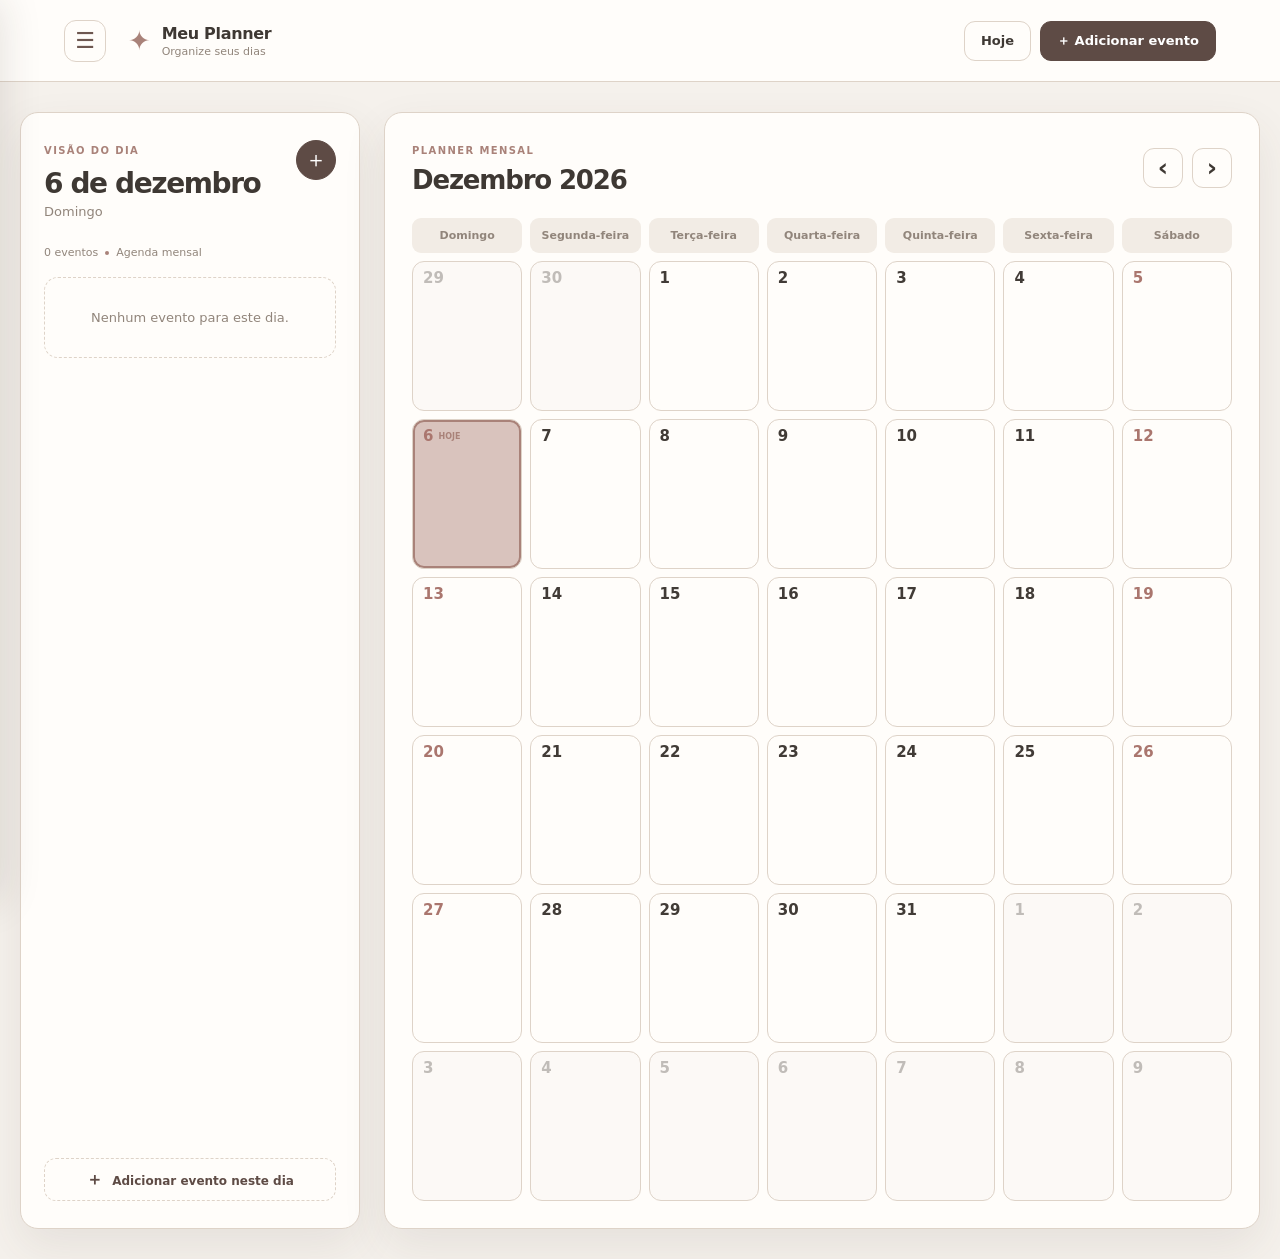
==== PAGES/calendario.html @ 0472541d ". ." ====
<!DOCTYPE html>
<html lang="pt-BR">
<head>
  <meta charset="UTF-8">
  <meta name="viewport" content="width=device-width, initial-scale=1.0">
  <title>Planner Mensal</title>
  <link rel="stylesheet" href="../CSS/calendario.css">
</head>
<body>
  <div class="app-shell">
    <header class="topbar">
      <button class="icon-button" id="menuButton" aria-label="Abrir menu">☰</button>

      <div class="brand">
        <span class="brand-mark">✦</span>
        <div>
          <strong>Meu Planner</strong>
          <small>Organize seus dias</small>
        </div>
      </div>

      <div class="header-actions">
        <button class="secondary-button" id="todayButton">Hoje</button>
        <button class="primary-button" id="headerAddButton">＋ <span>Adicionar evento</span></button>
      </div>
    </header>

    <aside class="side-menu" id="sideMenu">
      <div class="side-menu-header">
        <div>
          <strong>Menu</strong>
          <small>Navegação rápida</small>
        </div>
        <button class="icon-button small" id="closeMenuButton">×</button>
      </div>

      <nav>
        <button class="menu-item active" data-menu-action="calendar">▦ <span>Calendário</span></button>
        <button class="menu-item" data-menu-action="events">◉ <span>Eventos</span></button>
        <button class="menu-item" data-menu-action="customize">✦ <span>Personalizar</span></button>
        <button class="menu-item" data-menu-action="themes">◐ <span>Temas</span></button>
        <button class="menu-item" data-menu-action="future">☷ <span>Configurações futuras</span></button>
      </nav>
    </aside>

    <div class="menu-overlay" id="menuOverlay"></div>

    <main class="planner-layout">
      <section class="events-panel">
        <div class="panel-heading">
          <div>
            <span class="eyebrow">VISÃO DO DIA</span>
            <h1 id="selectedDateTitle">22 Setembro</h1>
            <p id="selectedWeekday">Terça-feira</p>
          </div>

          <button class="round-add-button" id="panelAddButton" title="Adicionar evento">＋</button>
        </div>

        <div class="event-summary">
          <span id="eventCount">0 eventos</span>
          <span class="summary-dot"></span>
          <span>Agenda mensal</span>
        </div>

        <div class="event-list" id="eventList"></div>

        <button class="wide-add-button" id="wideAddButton">
          <span>＋</span> Adicionar evento neste dia
        </button>
      </section>

      <section class="calendar-panel">
        <div class="calendar-toolbar">
          <div>
            <span class="eyebrow">PLANNER MENSAL</span>
            <h2 id="currentMonthLabel">Setembro 2026</h2>
          </div>

          <div class="calendar-actions">
            <button class="secondary-button" id="previousMonthButton" title="Mês anterior">‹</button>
            <button class="secondary-button" id="nextMonthButton" title="Próximo mês">›</button>
          </div>
        </div>

        <div class="weekdays" id="weekdays">
          <span>Domingo</span>
          <span>Segunda-feira</span>
          <span>Terça-feira</span>
          <span>Quarta-feira</span>
          <span>Quinta-feira</span>
          <span>Sexta-feira</span>
          <span>Sábado</span>
        </div>

        <div class="calendar-grid" id="calendarGrid"></div>
      </section>
    </main>
  </div>

  <div class="modal-backdrop" id="eventModalBackdrop">
    <section class="modal event-modal" role="dialog" aria-modal="true">
      <div class="modal-header">
        <div>
          <span class="eyebrow">PLANNER</span>
          <h2 id="eventModalTitle">Novo evento</h2>
        </div>
        <button class="icon-button small" data-close-modal="eventModalBackdrop">×</button>
      </div>

      <form id="eventForm">
        <input type="hidden" id="eventId">

        <div class="form-grid">
          <label class="field field-wide">
            <span>Nome do evento</span>
            <input type="text" id="eventName" placeholder="Ex.: Estudar Engenharia de Software" required>
          </label>

          <label class="field">
            <span>Data inicial</span>
            <input type="date" id="eventStart" required>
          </label>

          <label class="field">
            <span>Data final</span>
            <input type="date" id="eventEnd" required>
          </label>

          <div class="field color-field">
            <span>Cor da tag</span>
            <div class="color-controls">
              <input type="color" id="eventColorPicker">
              <input type="text" id="eventColorHex" maxlength="7" placeholder="#A855F7">
            </div>
            <small class="validation-message" id="eventColorError"></small>
          </div>

          <div class="field color-field">
            <span>Cor do texto</span>
            <div class="color-controls">
              <input type="color" id="eventTextColorPicker">
              <input type="text" id="eventTextColorHex" maxlength="7" placeholder="#FFFFFF">
            </div>
            <small class="validation-message" id="eventTextColorError"></small>
          </div>
        </div>

           <label class="field">
            <span>Ícone</span>
            <input type="text" id="eventIcon" value="✦" maxlength="4" placeholder="📚">
          </label>

        <div class="modal-actions">
          <button type="button" class="danger-button hidden" id="deleteEventButton">Excluir</button>
          <span class="actions-spacer"></span>
          <button type="button" class="secondary-button" data-close-modal="eventModalBackdrop">Cancelar</button>
          <button type="submit" class="primary-button">Salvar</button>
        </div>
      </form>
    </section>
  </div>

  <div class="modal-backdrop" id="customizeModalBackdrop">
    <section class="modal customization-modal" role="dialog" aria-modal="true">
      <div class="modal-header">
        <div>
          <span class="eyebrow">APARÊNCIA</span>
          <h2>Personalizar planner</h2>
        </div>
        <button class="icon-button small" data-close-modal="customizeModalBackdrop">×</button>
      </div>

      <div class="customization-content">
        <div class="customization-section">
          <h3>Cores</h3>
          <div class="customization-grid" id="colorSettings"></div>
        </div>

        <div class="customization-section">
          <h3>Dimensões e tipografia</h3>
          <div class="range-grid">
            <label class="field">
              <span>Arredondamento</span>
              <div class="range-value"><input type="range" id="radiusRange" min="0" max="32"><output id="radiusOutput"></output></div>
            </label>

            <label class="field">
              <span>Espessura das bordas</span>
              <div class="range-value"><input type="range" id="borderRange" min="0" max="4" step="1"><output id="borderOutput"></output></div>
            </label>

            <label class="field">
              <span>Espaçamento das células</span>
              <div class="range-value"><input type="range" id="gapRange" min="2" max="16"><output id="gapOutput"></output></div>
            </label>

            <label class="field">
              <span>Tamanho dos textos</span>
              <div class="range-value"><input type="range" id="fontRange" min="12" max="18"><output id="fontOutput"></output></div>
            </label>
          </div>
        </div>

        <div class="customization-section">
          <h3>Temas personalizados</h3>
          <div class="theme-save-row">
            <input type="text" id="themeName" placeholder="Nome do tema">
            <button class="primary-button" id="saveThemeButton">Salvar tema</button>
          </div>
          <div class="themes-list" id="themesList"></div>
        </div>
      </div>

      <div class="modal-actions">
        <button class="secondary-button" id="restoreDefaultButton">Restaurar padrão</button>
        <span class="actions-spacer"></span>
        <button class="primary-button" data-close-modal="customizeModalBackdrop">Concluir</button>
      </div>
    </section>
  </div>

  <script src="../JS/calendario.js"></script>
</body>
</html>
---- CSS/calendario.css ----
:root {
  --page-bg: #f5f1ec;
  --calendar-bg: #fffdfa;
  --cell-bg: #fffdfa;
  --header-bg: #fffdfa;
  --weekday-bg: #f2ece5;
  --number-color: #413b36;
  --weekend-color: #aa766e;
  --today-bg: #ead5cf;
  --selected-bg: #d9c3bd;
  --border-color: #ded3c8;
  --primary-text: #3e3833;
  --secondary-text: #91857b;
  --button-bg: #5e4b45;
  --button-text: #ffffff;
  --accent-color: #a98279;
  --icon-color: #6d5750;

  --radius: 18px;
  --border-width: 1px;
  --cell-gap: 8px;
  --base-font-size: 15px;
  --day-number-size: 15px;
  --event-size: 12px;
  --shadow: 0 18px 45px rgba(83, 62, 50, .09);
}

* {
  box-sizing: border-box;
}

body {
  margin: 0;
  min-width: 320px;
  color: var(--primary-text);
  background: var(--page-bg);
  font-family: Inter, ui-sans-serif, system-ui, -apple-system, BlinkMacSystemFont, "Segoe UI", sans-serif;
  font-size: var(--base-font-size);
}

button,
input {
  font: inherit;
}

button {
  cursor: pointer;
}

button:focus-visible,
input:focus-visible {
  outline: 3px solid color-mix(in srgb, var(--accent-color) 45%, transparent);
  outline-offset: 2px;
}

.app-shell {
  min-height: 100vh;
}

.topbar {
  height: 82px;
  display: flex;
  align-items: center;
  gap: 22px;
  padding: 0 clamp(20px, 5vw, 72px);
  background: var(--header-bg);
  border-bottom: var(--border-width) solid var(--border-color);
}

.brand {
  display: flex;
  align-items: center;
  gap: 11px;
  flex: 1;
}

.brand-mark {
  color: var(--accent-color);
  font-size: 27px;
}

.brand strong,
.brand small {
  display: block;
}

.brand strong {
  font-size: 16px;
  letter-spacing: -.02em;
}

.brand small {
  margin-top: 2px;
  color: var(--secondary-text);
  font-size: 11px;
}

.icon-button,
.secondary-button,
.primary-button,
.danger-button,
.round-add-button,
.wide-add-button {
  border: var(--border-width) solid var(--border-color);
  transition: .2s ease;
}

.icon-button {
  width: 42px;
  height: 42px;
  display: grid;
  place-items: center;
  border-radius: 12px;
  color: var(--icon-color);
  background: transparent;
  font-size: 22px;
}

.icon-button:hover,
.secondary-button:hover {
  background: var(--weekday-bg);
  transform: translateY(-1px);
}

.icon-button.small {
  width: 32px;
  height: 32px;
  border: 0;
  font-size: 22px;
}

.header-actions,
.calendar-actions,
.modal-actions,
.theme-save-row,
.color-controls,
.range-value {
  display: flex;
  align-items: center;
  gap: 9px;
}

.secondary-button,
.primary-button,
.danger-button {
  min-height: 40px;
  padding: 0 16px;
  border-radius: 11px;
  font-weight: 700;
  font-size: 13px;
}

.secondary-button {
  color: var(--primary-text);
  background: var(--header-bg);
}

.primary-button {
  color: var(--button-text);
  background: var(--button-bg);
  border-color: var(--button-bg);
}

.primary-button:hover {
  filter: brightness(1.08);
  transform: translateY(-1px);
}

.danger-button {
  color: #a94848;
  background: #fff2f0;
  border-color: #efc9c4;
}

.hidden {
  display: none !important;
}

.planner-layout {
  width: min(1440px, calc(100% - 40px));
  min-height: calc(100vh - 82px);
  display: grid;
  grid-template-columns: minmax(280px, 340px) minmax(0, 1fr);
  gap: 24px;
  margin: 0 auto;
  padding: 30px 0;
}

.events-panel,
.calendar-panel {
  background: var(--calendar-bg);
  border: var(--border-width) solid var(--border-color);
  border-radius: var(--radius);
  box-shadow: var(--shadow);
}

.events-panel {
  display: flex;
  flex-direction: column;
  min-width: 0;
  padding: 27px 23px;
}

.panel-heading,
.calendar-toolbar,
.modal-header,
.side-menu-header {
  display: flex;
  justify-content: space-between;
  align-items: flex-start;
  gap: 16px;
}

.eyebrow {
  color: var(--accent-color);
  font-size: 10px;
  font-weight: 800;
  letter-spacing: .14em;
}

h1,
h2,
h3,
p {
  margin: 0;
}

.panel-heading h1 {
  margin-top: 9px;
  font-size: 28px;
  letter-spacing: -.05em;
}

.panel-heading p {
  margin-top: 4px;
  color: var(--secondary-text);
  font-size: 13px;
}

.round-add-button {
  width: 40px;
  height: 40px;
  flex: 0 0 auto;
  border-radius: 50%;
  color: var(--button-text);
  background: var(--button-bg);
  border-color: var(--button-bg);
  font-size: 22px;
}

.round-add-button:hover {
  transform: rotate(90deg);
}

.event-summary {
  display: flex;
  align-items: center;
  gap: 7px;
  margin: 27px 0 18px;
  color: var(--secondary-text);
  font-size: 11px;
}

.summary-dot {
  width: 4px;
  height: 4px;
  border-radius: 50%;
  background: var(--accent-color);
}

.event-list {
  display: grid;
  gap: 11px;
  overflow: auto;
}

.empty-state {
  padding: 32px 14px;
  color: var(--secondary-text);
  text-align: center;
  font-size: 13px;
  border: 1px dashed var(--border-color);
  border-radius: 14px;
}

.event-card {
  position: relative;
  display: grid;
  grid-template-columns: 36px 1fr auto;
  align-items: center;
  gap: 10px;
  min-height: 70px;
  padding: 12px;
  overflow: hidden;
  color: var(--primary-text);
  background: var(--cell-bg);
  border: var(--border-width) solid var(--border-color);
  border-radius: 14px;
  text-align: left;
  transition: .2s ease;
}

.event-card:hover {
  border-color: var(--accent-color);
  transform: translateY(-2px);
}

.event-card::before {
  content: "";
  position: absolute;
  inset: 0 auto 0 0;
  width: 4px;
  background: var(--event-color);
}

.event-icon {
  width: 34px;
  height: 34px;
  display: grid;
  place-items: center;
  border-radius: 10px;
  color: var(--event-text-color);
  background: var(--event-color);
  font-size: 17px;
}

.event-card strong,
.event-card small {
  display: block;
}

.event-card strong {
  overflow: hidden;
  font-size: 13px;
  text-overflow: ellipsis;
  white-space: nowrap;
}

.event-card small {
  margin-top: 5px;
  color: var(--secondary-text);
  font-size: 10px;
}

.event-card-menu {
  color: var(--secondary-text);
  font-size: 18px;
}

.wide-add-button {
  width: 100%;
  min-height: 43px;
  margin-top: auto;
  padding: 0 14px;
  border-radius: 12px;
  color: var(--button-bg);
  background: transparent;
  border-style: dashed;
  font-size: 12px;
  font-weight: 800;
}

.wide-add-button:hover {
  background: var(--weekday-bg);
}

.wide-add-button span {
  margin-right: 5px;
  font-size: 17px;
}

.calendar-panel {
  min-width: 0;
  padding: 27px;
}

.calendar-toolbar {
  align-items: center;
  margin-bottom: 23px;
}

.calendar-toolbar h2 {
  margin-top: 7px;
  font-size: 26px;
  letter-spacing: -.045em;
}

.calendar-actions .secondary-button {
  width: 40px;
  padding: 0;
  font-size: 25px;
}

.weekdays,
.days-row,
.event-layer {
  display: grid;
  grid-template-columns: repeat(7, minmax(0, 1fr));
}

.weekdays {
  gap: var(--cell-gap);
  margin-bottom: var(--cell-gap);
}

.weekdays span {
  padding: 11px 7px;
  color: var(--secondary-text);
  background: var(--weekday-bg);
  border-radius: 9px;
  font-size: 11px;
  font-weight: 800;
  text-align: center;
}

.calendar-grid {
  display: grid;
  gap: var(--cell-gap);
}

.calendar-week {
  position: relative;
  min-width: 0;
}

.days-row {
  gap: var(--cell-gap);
}

.day-cell {
  position: relative;
  min-width: 0;
  min-height: 150px;
  padding: 34px 7px 7px;
  overflow: hidden;
  color: var(--number-color);
  background: var(--cell-bg);
  border: var(--border-width) solid var(--border-color);
  border-radius: 12px;
  text-align: left;
  transition: .2s ease;
}

.day-cell:hover {
  border-color: var(--accent-color);
  transform: translateY(-1px);
}

.day-cell.other-month {
  color: color-mix(in srgb, var(--number-color) 32%, transparent);
  background: color-mix(in srgb, var(--cell-bg) 70%, var(--page-bg));
}

.day-cell.weekend:not(.other-month) {
  color: var(--weekend-color);
}

.day-cell.today {
  background: var(--today-bg);
}

.day-cell.selected {
  box-shadow: inset 0 0 0 2px var(--accent-color);
  background: var(--selected-bg);
}

.day-number {
  position: absolute;
  z-index: 4;
  top: 9px;
  left: 10px;
  font-size: var(--day-number-size);
  font-weight: 800;
  line-height: 1;
}

.today .day-number::after {
  content: "hoje";
  display: inline-block;
  margin-left: 5px;
  color: var(--accent-color);
  font-size: 8px;
  text-transform: uppercase;
  vertical-align: middle;
}

.event-layer {
  position: absolute;
  z-index: 2;
  top: 34px;
  right: 5px;
  bottom: 5px;
  left: 5px;
  display: flex;
  flex-direction: column;
  gap: 4px;
  min-height: 0 !important;
  overflow: hidden;
  pointer-events: none;
}

.event-bar {
  width: 100%;
  min-width: 0;
  height: 22px;
  min-height: 22px;
  display: flex;
  align-items: center;
  gap: 4px;
  padding: 0 7px;
  overflow: hidden;
  color: var(--event-text-color);
  background: var(--event-color);
  border: 0;
  border-radius: 6px;
  font-size: var(--event-size);
  font-weight: 800;
  line-height: 1;
  white-space: nowrap;
  text-overflow: ellipsis;
  pointer-events: auto;
  cursor: pointer;
}

.event-bar .bar-icon {
  flex: 0 0 auto;
}

.event-bar .bar-name {
  min-width: 0;
  overflow: hidden;
  text-overflow: ellipsis;
  white-space: nowrap;
}

.side-menu {
  position: fixed;
  z-index: 30;
  top: 0;
  bottom: 0;
  left: 0;
  width: min(310px, 88vw);
  padding: 28px 21px;
  background: var(--calendar-bg);
  box-shadow: 15px 0 40px rgba(50, 35, 25, .14);
  transform: translateX(-105%);
  transition: transform .28s ease;
}

.side-menu.open {
  transform: translateX(0);
}

.side-menu-header {
  align-items: center;
  padding-bottom: 27px;
  border-bottom: var(--border-width) solid var(--border-color);
}

.side-menu-header strong,
.side-menu-header small {
  display: block;
}

.side-menu-header strong {
  font-size: 20px;
}

.side-menu-header small {
  margin-top: 4px;
  color: var(--secondary-text);
  font-size: 11px;
}

.side-menu nav {
  display: grid;
  gap: 6px;
  margin-top: 24px;
}

.menu-item {
  display: flex;
  align-items: center;
  gap: 13px;
  min-height: 48px;
  padding: 0 14px;
  border: 0;
  border-radius: 11px;
  color: var(--secondary-text);
  background: transparent;
  text-align: left;
  font-weight: 700;
}

.menu-item:hover,
.menu-item.active {
  color: var(--button-bg);
  background: var(--weekday-bg);
}

.menu-overlay {
  position: fixed;
  z-index: 20;
  inset: 0;
  display: none;
  background: rgba(45, 35, 29, .25);
}

.menu-overlay.visible {
  display: block;
}

.modal-backdrop {
  position: fixed;
  z-index: 50;
  inset: 0;
  display: none;
  place-items: center;
  padding: 18px;
  background: rgba(45, 35, 29, .38);
}

.modal-backdrop.open {
  display: grid;
}

.modal {
  width: min(590px, 100%);
  max-height: calc(100vh - 36px);
  overflow: auto;
  padding: 26px;
  background: var(--calendar-bg);
  border: var(--border-width) solid var(--border-color);
  border-radius: var(--radius);
  box-shadow: 0 25px 70px rgba(40, 25, 18, .2);
}

.modal-header {
  align-items: center;
  margin-bottom: 25px;
}

.modal-header h2 {
  margin-top: 7px;
  font-size: 23px;
}

.form-grid,
.customization-grid,
.range-grid {
  display: grid;
  grid-template-columns: repeat(2, minmax(0, 1fr));
  gap: 17px;
}

.field {
  display: grid;
  gap: 7px;
  min-width: 0;
  color: var(--secondary-text);
  font-size: 11px;
  font-weight: 800;
}

.field-wide {
  grid-column: 1 / -1;
}

.field input,
.theme-save-row input {
  width: 100%;
  min-height: 42px;
  padding: 0 12px;
  color: var(--primary-text);
  background: var(--cell-bg);
  border: var(--border-width) solid var(--border-color);
  border-radius: 10px;
}

.color-controls input[type="color"] {
  width: 43px;
  height: 42px;
  padding: 3px;
  border: var(--border-width) solid var(--border-color);
  border-radius: 10px;
  background: var(--cell-bg);
}

.color-controls input[type="text"] {
  min-width: 0;
  flex: 1;
}

.validation-message {
  min-height: 13px;
  color: #ba4a4a;
  font-size: 10px;
}

.modal-actions {
  margin-top: 27px;
}

.actions-spacer {
  flex: 1;
}

.customization-modal {
  width: min(780px, 100%);
}

.customization-content {
  display: grid;
  gap: 25px;
}

.customization-section {
  padding-bottom: 23px;
  border-bottom: var(--border-width) solid var(--border-color);
}

.customization-section:last-child {
  border-bottom: 0;
}

.customization-section h3 {
  margin-bottom: 15px;
  font-size: 14px;
}

.customization-grid {
  grid-template-columns: repeat(3, minmax(0, 1fr));
}

.custom-color {
  display: grid;
  grid-template-columns: 34px 1fr;
  align-items: center;
  gap: 8px;
}

.custom-color input[type="color"] {
  width: 34px;
  height: 34px;
  padding: 2px;
  border: var(--border-width) solid var(--border-color);
  border-radius: 8px;
}

.custom-color input[type="text"] {
  min-width: 0;
  height: 34px;
  padding: 0 7px;
  border: var(--border-width) solid var(--border-color);
  border-radius: 8px;
  color: var(--primary-text);
  background: var(--cell-bg);
  font-size: 11px;
}

.custom-color label {
  grid-column: 1 / -1;
  color: var(--secondary-text);
  font-size: 10px;
  font-weight: 800;
}

.range-grid {
  grid-template-columns: repeat(2, minmax(0, 1fr));
}

.range-value input {
  flex: 1;
  accent-color: var(--accent-color);
}

.range-value output {
  min-width: 38px;
  color: var(--primary-text);
  font-size: 11px;
  text-align: right;
}

.theme-save-row input {
  flex: 1;
}

.themes-list {
  display: grid;
  gap: 8px;
  margin-top: 14px;
}

.theme-row {
  display: flex;
  align-items: center;
  gap: 9px;
  min-height: 50px;
  padding: 7px 9px 7px 13px;
  border: var(--border-width) solid var(--border-color);
  border-radius: 11px;
}

.theme-row strong {
  flex: 1;
  font-size: 12px;
}

.theme-row button {
  min-height: 31px;
  padding: 0 9px;
  border: 0;
  border-radius: 7px;
  color: var(--button-bg);
  background: var(--weekday-bg);
  font-size: 10px;
  font-weight: 800;
}

.theme-row button.delete-theme {
  color: #a94848;
  background: #fff2f0;
}


.more-events-button {
  width: 100%;
  height: 22px;
  min-height: 22px;
  flex: 0 0 auto;
  display: flex;
  align-items: center;
  justify-content: center;
  gap: 5px;
  padding: 0 7px;
  overflow: hidden;
  border: 1px dashed var(--accent-color);
  border-radius: 6px;
  color: var(--accent-color);
  background: color-mix(in srgb, var(--accent-color) 9%, transparent);
  font-size: 11px;
  font-weight: 800;
  pointer-events: auto;
  cursor: pointer;
}

.more-events-icon {
  font-size: 16px;
  font-weight: 400;
  line-height: 1;
}

.more-events-label {
  overflow: hidden;
  text-overflow: ellipsis;
  white-space: nowrap;
}

.more-events-button:hover {
  color: var(--button-text);
  background: var(--accent-color);
  border-color: var(--accent-color);
}
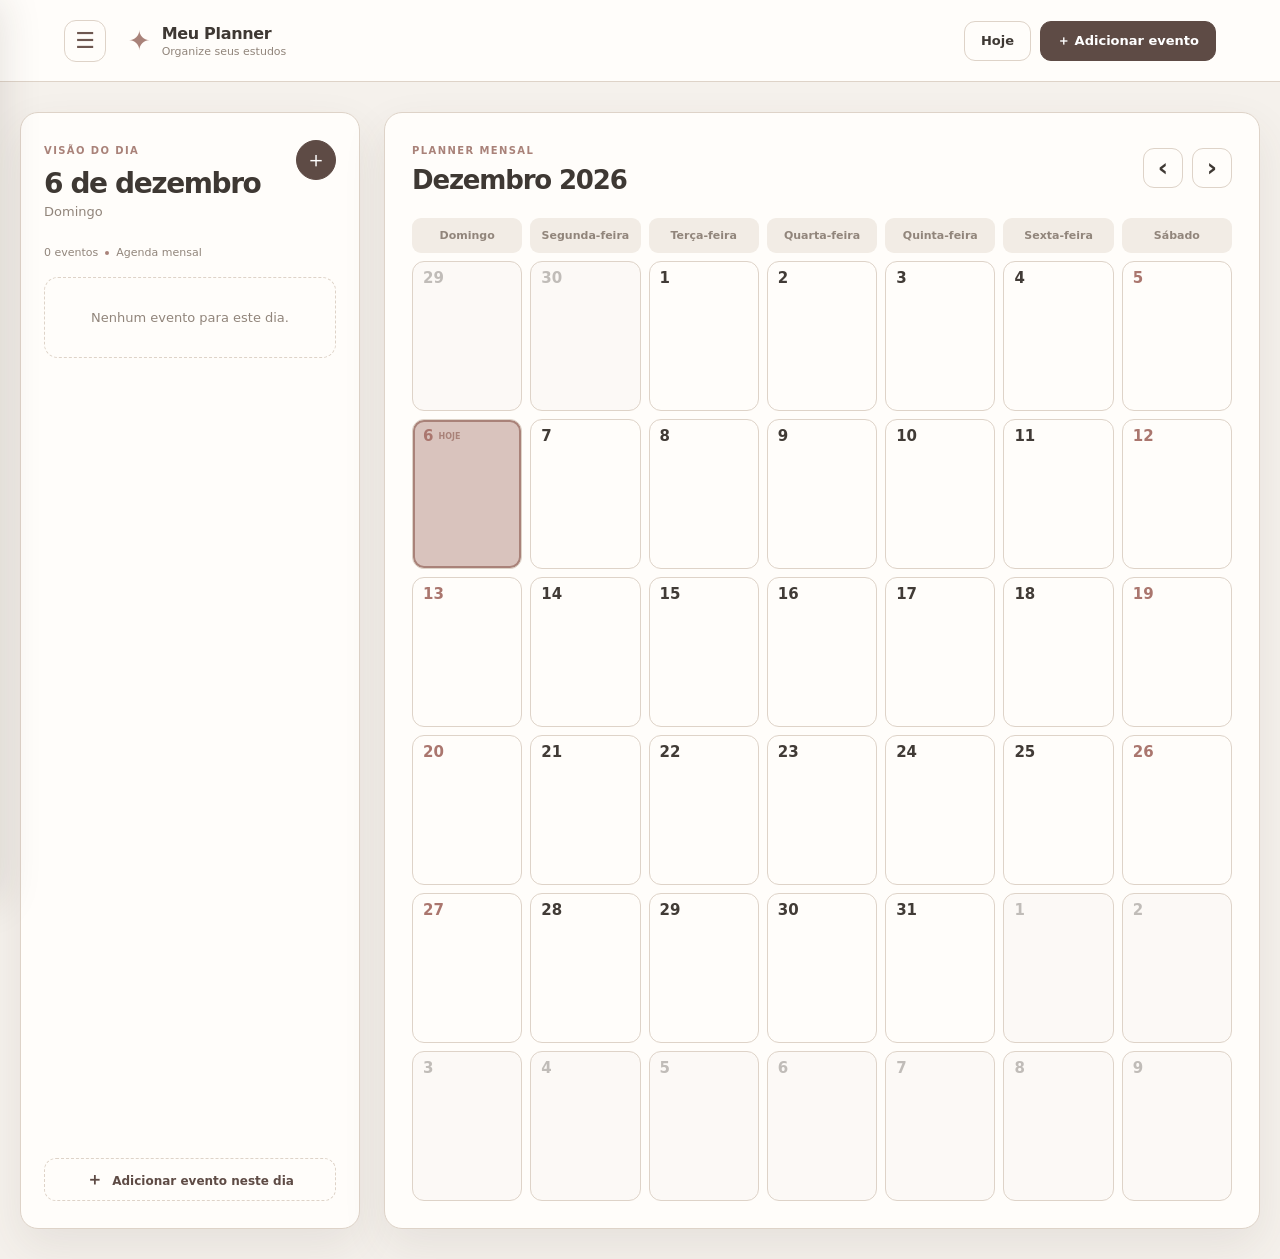
==== commit 0747e0f7: "Ajustado pagina inicial Ajustado pagina inicial" ====
--- a/PAGES/calendario.html
+++ b/PAGES/calendario.html
@@ -1,225 +1,246 @@
 <!DOCTYPE html>
 <html lang="pt-BR">
+
 <head>
-  <meta charset="UTF-8">
-  <meta name="viewport" content="width=device-width, initial-scale=1.0">
-  <title>Planner Mensal</title>
-  <link rel="stylesheet" href="../CSS/calendario.css">
+    <meta charset="UTF-8">
+    <meta name="viewport" content="width=device-width, initial-scale=1.0">
+    <title>Planner Mensal</title>
+    <link rel="stylesheet" href="../CSS/calendario.css">
 </head>
+
 <body>
-  <div class="app-shell">
-    <header class="topbar">
-      <button class="icon-button" id="menuButton" aria-label="Abrir menu">☰</button>
-
-      <div class="brand">
-        <span class="brand-mark">✦</span>
-        <div>
-          <strong>Meu Planner</strong>
-          <small>Organize seus dias</small>
-        </div>
-      </div>
-
-      <div class="header-actions">
-        <button class="secondary-button" id="todayButton">Hoje</button>
-        <button class="primary-button" id="headerAddButton">＋ <span>Adicionar evento</span></button>
-      </div>
-    </header>
-
-    <aside class="side-menu" id="sideMenu">
-      <div class="side-menu-header">
-        <div>
-          <strong>Menu</strong>
-          <small>Navegação rápida</small>
-        </div>
-        <button class="icon-button small" id="closeMenuButton">×</button>
-      </div>
-
-      <nav>
-        <button class="menu-item active" data-menu-action="calendar">▦ <span>Calendário</span></button>
-        <button class="menu-item" data-menu-action="events">◉ <span>Eventos</span></button>
-        <button class="menu-item" data-menu-action="customize">✦ <span>Personalizar</span></button>
-        <button class="menu-item" data-menu-action="themes">◐ <span>Temas</span></button>
-        <button class="menu-item" data-menu-action="future">☷ <span>Configurações futuras</span></button>
-      </nav>
-    </aside>
-
-    <div class="menu-overlay" id="menuOverlay"></div>
-
-    <main class="planner-layout">
-      <section class="events-panel">
-        <div class="panel-heading">
-          <div>
-            <span class="eyebrow">VISÃO DO DIA</span>
-            <h1 id="selectedDateTitle">22 Setembro</h1>
-            <p id="selectedWeekday">Terça-feira</p>
-          </div>
-
-          <button class="round-add-button" id="panelAddButton" title="Adicionar evento">＋</button>
-        </div>
-
-        <div class="event-summary">
-          <span id="eventCount">0 eventos</span>
-          <span class="summary-dot"></span>
-          <span>Agenda mensal</span>
-        </div>
-
-        <div class="event-list" id="eventList"></div>
-
-        <button class="wide-add-button" id="wideAddButton">
-          <span>＋</span> Adicionar evento neste dia
-        </button>
-      </section>
-
-      <section class="calendar-panel">
-        <div class="calendar-toolbar">
-          <div>
-            <span class="eyebrow">PLANNER MENSAL</span>
-            <h2 id="currentMonthLabel">Setembro 2026</h2>
-          </div>
-
-          <div class="calendar-actions">
-            <button class="secondary-button" id="previousMonthButton" title="Mês anterior">‹</button>
-            <button class="secondary-button" id="nextMonthButton" title="Próximo mês">›</button>
-          </div>
-        </div>
-
-        <div class="weekdays" id="weekdays">
-          <span>Domingo</span>
-          <span>Segunda-feira</span>
-          <span>Terça-feira</span>
-          <span>Quarta-feira</span>
-          <span>Quinta-feira</span>
-          <span>Sexta-feira</span>
-          <span>Sábado</span>
-        </div>
-
-        <div class="calendar-grid" id="calendarGrid"></div>
-      </section>
-    </main>
-  </div>
-
-  <div class="modal-backdrop" id="eventModalBackdrop">
-    <section class="modal event-modal" role="dialog" aria-modal="true">
-      <div class="modal-header">
-        <div>
-          <span class="eyebrow">PLANNER</span>
-          <h2 id="eventModalTitle">Novo evento</h2>
-        </div>
-        <button class="icon-button small" data-close-modal="eventModalBackdrop">×</button>
-      </div>
-
-      <form id="eventForm">
-        <input type="hidden" id="eventId">
-
-        <div class="form-grid">
-          <label class="field field-wide">
-            <span>Nome do evento</span>
-            <input type="text" id="eventName" placeholder="Ex.: Estudar Engenharia de Software" required>
-          </label>
-
-          <label class="field">
-            <span>Data inicial</span>
-            <input type="date" id="eventStart" required>
-          </label>
-
-          <label class="field">
-            <span>Data final</span>
-            <input type="date" id="eventEnd" required>
-          </label>
-
-          <div class="field color-field">
-            <span>Cor da tag</span>
-            <div class="color-controls">
-              <input type="color" id="eventColorPicker">
-              <input type="text" id="eventColorHex" maxlength="7" placeholder="#A855F7">
-            </div>
-            <small class="validation-message" id="eventColorError"></small>
-          </div>
-
-          <div class="field color-field">
-            <span>Cor do texto</span>
-            <div class="color-controls">
-              <input type="color" id="eventTextColorPicker">
-              <input type="text" id="eventTextColorHex" maxlength="7" placeholder="#FFFFFF">
-            </div>
-            <small class="validation-message" id="eventTextColorError"></small>
-          </div>
-        </div>
-
-           <label class="field">
-            <span>Ícone</span>
-            <input type="text" id="eventIcon" value="✦" maxlength="4" placeholder="📚">
-          </label>
-
-        <div class="modal-actions">
-          <button type="button" class="danger-button hidden" id="deleteEventButton">Excluir</button>
-          <span class="actions-spacer"></span>
-          <button type="button" class="secondary-button" data-close-modal="eventModalBackdrop">Cancelar</button>
-          <button type="submit" class="primary-button">Salvar</button>
-        </div>
-      </form>
-    </section>
-  </div>
-
-  <div class="modal-backdrop" id="customizeModalBackdrop">
-    <section class="modal customization-modal" role="dialog" aria-modal="true">
-      <div class="modal-header">
-        <div>
-          <span class="eyebrow">APARÊNCIA</span>
-          <h2>Personalizar planner</h2>
-        </div>
-        <button class="icon-button small" data-close-modal="customizeModalBackdrop">×</button>
-      </div>
-
-      <div class="customization-content">
-        <div class="customization-section">
-          <h3>Cores</h3>
-          <div class="customization-grid" id="colorSettings"></div>
-        </div>
-
-        <div class="customization-section">
-          <h3>Dimensões e tipografia</h3>
-          <div class="range-grid">
-            <label class="field">
-              <span>Arredondamento</span>
-              <div class="range-value"><input type="range" id="radiusRange" min="0" max="32"><output id="radiusOutput"></output></div>
-            </label>
-
-            <label class="field">
-              <span>Espessura das bordas</span>
-              <div class="range-value"><input type="range" id="borderRange" min="0" max="4" step="1"><output id="borderOutput"></output></div>
-            </label>
-
-            <label class="field">
-              <span>Espaçamento das células</span>
-              <div class="range-value"><input type="range" id="gapRange" min="2" max="16"><output id="gapOutput"></output></div>
-            </label>
-
-            <label class="field">
-              <span>Tamanho dos textos</span>
-              <div class="range-value"><input type="range" id="fontRange" min="12" max="18"><output id="fontOutput"></output></div>
-            </label>
-          </div>
-        </div>
-
-        <div class="customization-section">
-          <h3>Temas personalizados</h3>
-          <div class="theme-save-row">
-            <input type="text" id="themeName" placeholder="Nome do tema">
-            <button class="primary-button" id="saveThemeButton">Salvar tema</button>
-          </div>
-          <div class="themes-list" id="themesList"></div>
-        </div>
-      </div>
-
-      <div class="modal-actions">
-        <button class="secondary-button" id="restoreDefaultButton">Restaurar padrão</button>
-        <span class="actions-spacer"></span>
-        <button class="primary-button" data-close-modal="customizeModalBackdrop">Concluir</button>
-      </div>
-    </section>
-  </div>
-
-  <script src="../JS/calendario.js"></script>
+    <div class="app-shell">
+        <header class="topbar">
+            <button class="icon-button" id="menuButton" aria-label="Abrir menu">☰</button>
+
+            <div class="brand">
+                <span class="brand-mark">✦</span>
+                <div>
+                    <strong>Meu Planner</strong>
+                    <small>Organize seus estudos</small>
+                </div>
+            </div>
+
+            <div class="header-actions">
+                <button class="secondary-button" id="todayButton">Hoje</button>
+                <button class="primary-button" id="headerAddButton">＋ <span>Adicionar evento</span></button>
+            </div>
+        </header>
+
+        <aside class="side-menu" id="sideMenu">
+            <div class="side-menu-header">
+                <div>
+                    <strong>Menu</strong>
+                    <small>Navegação rápida</small>
+                </div>
+                <button class="icon-button small" id="closeMenuButton">×</button>
+            </div>
+
+            <nav>
+                <button class="menu-item" type="button">
+                    <a href="../index.html"> <span>Menu Principal</span> </a>
+                </button>
+
+                <button class="menu-item active" type="button">
+                    <span>Calendário</span>
+                </button>
+
+                <button class="menu-item" type="button">
+                    ✦ <span>Personalizar</span>
+                </button>
+
+                <button class="menu-item" type="button">
+                    ◐ <span>Temas</span>
+                </button>
+
+                <button class="menu-item" type="button">
+                    ☷ <span>Configurações futuras</span>
+                </button>
+            </nav>
+        </aside>
+        <div class="menu-overlay" id="menuOverlay"></div>
+
+        <main class="planner-layout">
+            <section class="events-panel">
+                <div class="panel-heading">
+                    <div>
+                        <span class="eyebrow">VISÃO DO DIA</span>
+                        <h1 id="selectedDateTitle">22 Setembro</h1>
+                        <p id="selectedWeekday">Terça-feira</p>
+                    </div>
+
+                    <button class="round-add-button" id="panelAddButton" title="Adicionar evento">＋</button>
+                </div>
+
+                <div class="event-summary">
+                    <span id="eventCount">0 eventos</span>
+                    <span class="summary-dot"></span>
+                    <span>Agenda mensal</span>
+                </div>
+
+                <div class="event-list" id="eventList"></div>
+
+                <button class="wide-add-button" id="wideAddButton">
+                    <span>＋</span> Adicionar evento neste dia
+                </button>
+            </section>
+
+            <section class="calendar-panel">
+                <div class="calendar-toolbar">
+                    <div>
+                        <span class="eyebrow">PLANNER MENSAL</span>
+                        <h2 id="currentMonthLabel">Setembro 2026</h2>
+                    </div>
+
+                    <div class="calendar-actions">
+                        <button class="secondary-button" id="previousMonthButton" title="Mês anterior">‹</button>
+                        <button class="secondary-button" id="nextMonthButton" title="Próximo mês">›</button>
+                    </div>
+                </div>
+
+                <div class="weekdays" id="weekdays">
+                    <span>Domingo</span>
+                    <span>Segunda-feira</span>
+                    <span>Terça-feira</span>
+                    <span>Quarta-feira</span>
+                    <span>Quinta-feira</span>
+                    <span>Sexta-feira</span>
+                    <span>Sábado</span>
+                </div>
+
+                <div class="calendar-grid" id="calendarGrid"></div>
+            </section>
+        </main>
+    </div>
+
+    <div class="modal-backdrop" id="eventModalBackdrop">
+        <section class="modal event-modal" role="dialog" aria-modal="true">
+            <div class="modal-header">
+                <div>
+                    <span class="eyebrow">PLANNER</span>
+                    <h2 id="eventModalTitle">Novo evento</h2>
+                </div>
+                <button class="icon-button small" data-close-modal="eventModalBackdrop">×</button>
+            </div>
+
+            <form id="eventForm">
+                <input type="hidden" id="eventId">
+
+                <div class="form-grid">
+                    <label class="field field-wide">
+                        <span>Nome do evento</span>
+                        <input type="text" id="eventName" placeholder="Ex.: Estudar Engenharia de Software" required>
+                    </label>
+
+                    <label class="field">
+                        <span>Data inicial</span>
+                        <input type="date" id="eventStart" required>
+                    </label>
+
+                    <label class="field">
+                        <span>Data final</span>
+                        <input type="date" id="eventEnd" required>
+                    </label>
+
+                    <div class="field color-field">
+                        <span>Cor da tag</span>
+                        <div class="color-controls">
+                            <input type="color" id="eventColorPicker">
+                            <input type="text" id="eventColorHex" maxlength="7" placeholder="#A855F7">
+                        </div>
+                        <small class="validation-message" id="eventColorError"></small>
+                    </div>
+
+                    <div class="field color-field">
+                        <span>Cor do texto</span>
+                        <div class="color-controls">
+                            <input type="color" id="eventTextColorPicker">
+                            <input type="text" id="eventTextColorHex" maxlength="7" placeholder="#FFFFFF">
+                        </div>
+                        <small class="validation-message" id="eventTextColorError"></small>
+                    </div>
+                </div>
+
+                <label class="field">
+                    <span>Ícone</span>
+                    <input type="text" id="eventIcon" value="✦" maxlength="4" placeholder="📚">
+                </label>
+
+                <div class="modal-actions">
+                    <button type="button" class="danger-button hidden" id="deleteEventButton">Excluir</button>
+                    <span class="actions-spacer"></span>
+                    <button type="button" class="secondary-button"
+                        data-close-modal="eventModalBackdrop">Cancelar</button>
+                    <button type="submit" class="primary-button">Salvar</button>
+                </div>
+            </form>
+        </section>
+    </div>
+
+    <div class="modal-backdrop" id="customizeModalBackdrop">
+        <section class="modal customization-modal" role="dialog" aria-modal="true">
+            <div class="modal-header">
+                <div>
+                    <span class="eyebrow">APARÊNCIA</span>
+                    <h2>Personalizar planner</h2>
+                </div>
+                <button class="icon-button small" data-close-modal="customizeModalBackdrop">×</button>
+            </div>
+
+            <div class="customization-content">
+                <div class="customization-section">
+                    <h3>Cores</h3>
+                    <div class="customization-grid" id="colorSettings"></div>
+                </div>
+
+                <div class="customization-section">
+                    <h3>Dimensões e tipografia</h3>
+                    <div class="range-grid">
+                        <label class="field">
+                            <span>Arredondamento</span>
+                            <div class="range-value"><input type="range" id="radiusRange" min="0" max="32"><output
+                                    id="radiusOutput"></output></div>
+                        </label>
+
+                        <label class="field">
+                            <span>Espessura das bordas</span>
+                            <div class="range-value"><input type="range" id="borderRange" min="0" max="4"
+                                    step="1"><output id="borderOutput"></output></div>
+                        </label>
+
+                        <label class="field">
+                            <span>Espaçamento das células</span>
+                            <div class="range-value"><input type="range" id="gapRange" min="2" max="16"><output
+                                    id="gapOutput"></output></div>
+                        </label>
+
+                        <label class="field">
+                            <span>Tamanho dos textos</span>
+                            <div class="range-value"><input type="range" id="fontRange" min="12" max="18"><output
+                                    id="fontOutput"></output></div>
+                        </label>
+                    </div>
+                </div>
+
+                <div class="customization-section">
+                    <h3>Temas personalizados</h3>
+                    <div class="theme-save-row">
+                        <input type="text" id="themeName" placeholder="Nome do tema">
+                        <button class="primary-button" id="saveThemeButton">Salvar tema</button>
+                    </div>
+                    <div class="themes-list" id="themesList"></div>
+                </div>
+            </div>
+
+            <div class="modal-actions">
+                <button class="secondary-button" id="restoreDefaultButton">Restaurar padrão</button>
+                <span class="actions-spacer"></span>
+                <button class="primary-button" data-close-modal="customizeModalBackdrop">Concluir</button>
+            </div>
+        </section>
+    </div>
+
+    <script src="../JS/calendario.js"></script>
 </body>
+
 </html>
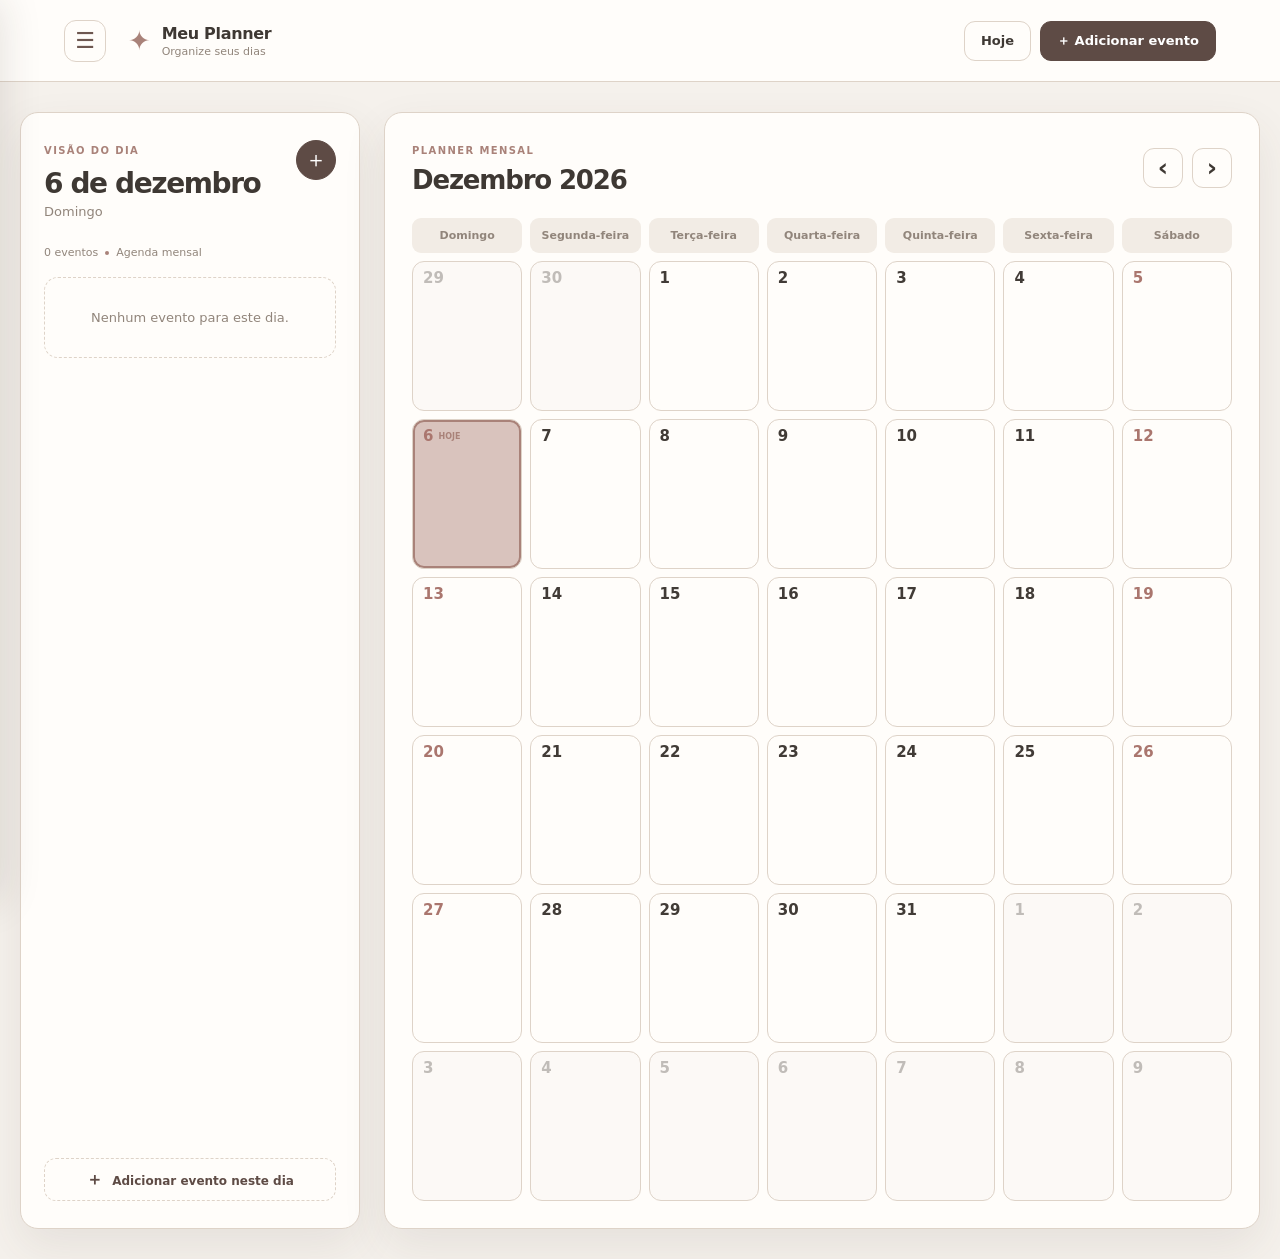
==== commit 72e9086b: "tudo ok tudo ok" ====
--- a/PAGES/calendario.html
+++ b/PAGES/calendario.html
@@ -17,7 +17,7 @@
                 <span class="brand-mark">✦</span>
                 <div>
                     <strong>Meu Planner</strong>
-                    <small>Organize seus estudos</small>
+                    <small>Organize seus dias</small>
                 </div>
             </div>
 
